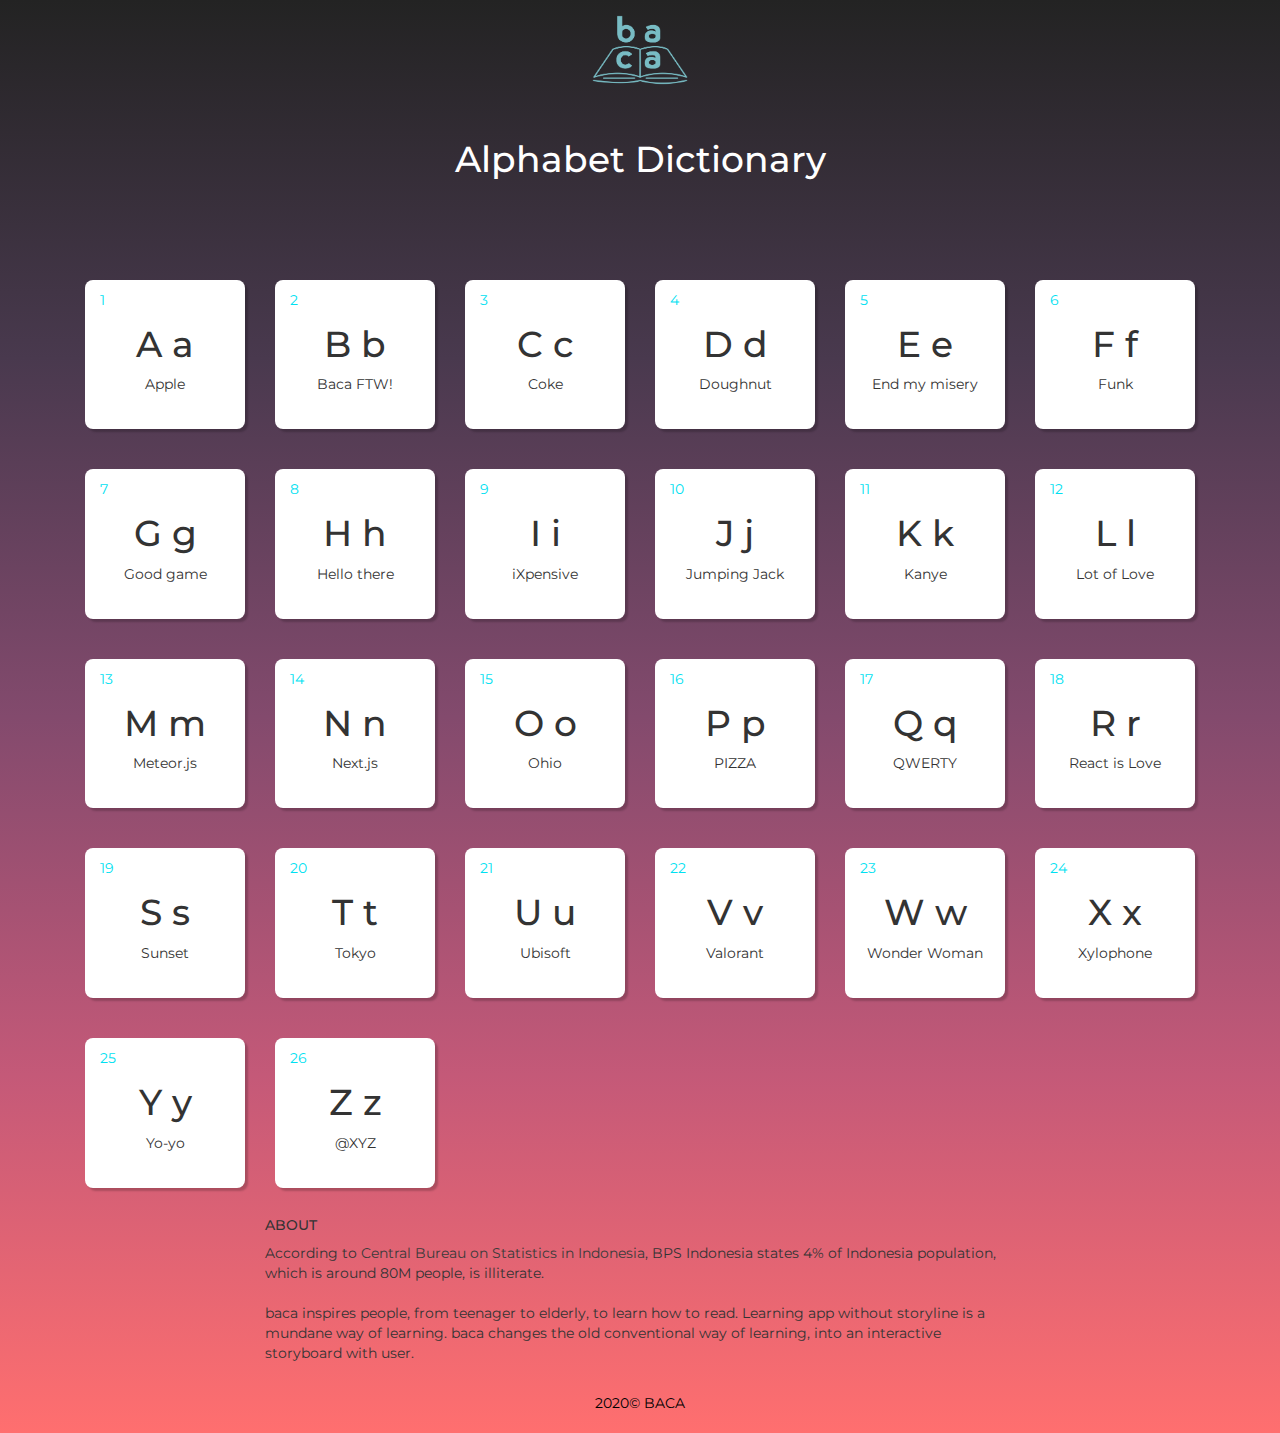
==== tk.html @ c70538e5 "update" ====
<!DOCTYPE html>
<html lang="en">
<head>
    <meta charset="UTF-8">
    <meta name="viewport" content="width=device-width, initial-scale=1.0">
    <title>TK</title>
    <link href="//netdna.bootstrapcdn.com/bootstrap/3.0.3/css/bootstrap.min.css" rel="stylesheet" id="bootstrap-css">
<script src="//netdna.bootstrapcdn.com/bootstrap/3.0.3/js/bootstrap.min.js"></script>
<script src="//cdnjs.cloudflare.com/ajax/libs/jquery/3.2.1/jquery.min.js"></script>
<!------ Include the above in your HEAD tag ---------->
    <link href="https://fonts.googleapis.com/css2?family=Montserrat:wght@100;300;400;500;700&display=swap" rel="stylesheet">

    <link rel="stylesheet" href="./tk.css">
    
</head>
<body>
    <p class="text-center"><img src="./images/LOGO.png" width="100px" alt="LOGO"></p>
<h1 class="text-center" style="margin-bottom: 80px;margin-top:40px;color:white;">Alphabet Dictionary</h1>
<div class="periodic-table">
	<div class="container">
        <div class="periodic-icons">
              
    		<div class="col-lg-2 col-md-3 col-sm-4 col-xs-6 item text-center">
    			<div class="periodic-element">
            		<h1 class="short-name">A a</h1>
            		<p class="name">Apple</p>
            		<span class="atomic-number">1</span>
               </div>
            </div>
            
            <div class="col-lg-2 col-md-3 col-sm-4 col-xs-6 item text-center">
    			<div class="periodic-element">
            		<h1 class="short-name">B b</h1>
            		<p class="name">Baca FTW!</p>
            		<span class="atomic-number">2</span>
                </div>
            </div>
            
            <div class="col-lg-2 col-md-3 col-sm-4 col-xs-6 item text-center">
    			<div class="periodic-element">
            		<h1 class="short-name">C c</h1>
            		<p class="name">Coke</p>
            		<span class="atomic-number">3</span>
                </div>
            </div>
            
            <div class="col-lg-2 col-md-3 col-sm-4 col-xs-6 item text-center">
    			<div class="periodic-element">
            		<h1 class="short-name">D d</h1>
            		<p class="name">Doughnut</p>
            		<span class="atomic-number">4</span>
               </div>
            </div>
            
            <div class="col-lg-2 col-md-3 col-sm-4 col-xs-6 item text-center">
    			<div class="periodic-element">
            		<h1 class="short-name">E e</h1>
            		<p class="name">End my misery</p>
            		<span class="atomic-number">5</span>
                </div>
            </div>
            
            <div class="col-lg-2 col-md-3 col-sm-4 col-xs-6 item text-center">
    			<div class="periodic-element">
            		<h1 class="short-name">F f</h1>
            		<p class="name">Funk</p>
            		<span class="atomic-number">6</span>
                </div>
            </div>
        
        	<div class="col-lg-2 col-md-3 col-sm-4 col-xs-6 item text-center">
    			<div class="periodic-element">
            		<h1 class="short-name">G g</h1>
            		<p class="name">Good game</p>
            		<span class="atomic-number">7</span>
               </div>
            </div>
            
            <div class="col-lg-2 col-md-3 col-sm-4 col-xs-6 item text-center">
    			<div class="periodic-element">
            		<h1 class="short-name">H h</h1>
            		<p class="name">Hello there</p>
            		<span class="atomic-number">8</span>
                </div>
            </div>
            
            <div class="col-lg-2 col-md-3 col-sm-4 col-xs-6 item text-center">
    			<div class="periodic-element">
            		<h1 class="short-name">I i</h1>
            		<p class="name">iXpensive</p>
            		<span class="atomic-number">9</span>
                </div>
            </div>
            
            <div class="col-lg-2 col-md-3 col-sm-4 col-xs-6 item text-center">
    			<div class="periodic-element">
            		<h1 class="short-name">J j</h1>
            		<p class="name">Jumping Jack</p>
            		<span class="atomic-number">10</span>
               </div>
            </div>
            
            <div class="col-lg-2 col-md-3 col-sm-4 col-xs-6 item text-center">
    			<div class="periodic-element">
            		<h1 class="short-name">K k</h1>
            		<p class="name">Kanye</p>
            		<span class="atomic-number">11</span>
                </div>
            </div>
            
            <div class="col-lg-2 col-md-3 col-sm-4 col-xs-6 item text-center">
    			<div class="periodic-element">
            		<h1 class="short-name">L l</h1>
            		<p class="name">Lot of Love</p>
            		<span class="atomic-number">12</span>
                </div>
            </div>
            <div class="col-lg-2 col-md-3 col-sm-4 col-xs-6 item text-center">
    			<div class="periodic-element">
            		<h1 class="short-name">M m</h1>
            		<p class="name">Meteor.js</p>
            		<span class="atomic-number">13</span>
                </div>
            </div>
            <div class="col-lg-2 col-md-3 col-sm-4 col-xs-6 item text-center">
    			<div class="periodic-element">
            		<h1 class="short-name">N n</h1>
            		<p class="name">Next.js</p>
            		<span class="atomic-number">14</span>
                </div>
            </div>
            <div class="col-lg-2 col-md-3 col-sm-4 col-xs-6 item text-center">
    			<div class="periodic-element">
            		<h1 class="short-name">O o</h1>
            		<p class="name">Ohio</p>
            		<span class="atomic-number">15</span>
                </div>
            </div>
            <div class="col-lg-2 col-md-3 col-sm-4 col-xs-6 item text-center">
    			<div class="periodic-element">
            		<h1 class="short-name">P p</h1>
            		<p class="name">PIZZA</p>
            		<span class="atomic-number">16</span>
                </div>
            </div>
            <div class="col-lg-2 col-md-3 col-sm-4 col-xs-6 item text-center">
    			<div class="periodic-element">
            		<h1 class="short-name">Q q</h1>
            		<p class="name">QWERTY</p>
            		<span class="atomic-number">17</span>
                </div>
            </div>
            <div class="col-lg-2 col-md-3 col-sm-4 col-xs-6 item text-center">
    			<div class="periodic-element">
            		<h1 class="short-name">R r</h1>
            		<p class="name">React is Love</p>
            		<span class="atomic-number">18</span>
                </div>
            </div>
            <div class="col-lg-2 col-md-3 col-sm-4 col-xs-6 item text-center">
    			<div class="periodic-element">
            		<h1 class="short-name">S s</h1>
            		<p class="name">Sunset</p>
            		<span class="atomic-number">19</span>
                </div>
            </div>
            <div class="col-lg-2 col-md-3 col-sm-4 col-xs-6 item text-center">
    			<div class="periodic-element">
            		<h1 class="short-name">T t</h1>
            		<p class="name">Tokyo</p>
            		<span class="atomic-number">20</span>
                </div>
            </div>
            <div class="col-lg-2 col-md-3 col-sm-4 col-xs-6 item text-center">
    			<div class="periodic-element">
            		<h1 class="short-name">U u</h1>
            		<p class="name">Ubisoft</p>
            		<span class="atomic-number">21</span>
                </div>
            </div>
            <div class="col-lg-2 col-md-3 col-sm-4 col-xs-6 item text-center">
    			<div class="periodic-element">
            		<h1 class="short-name">V v</h1>
            		<p class="name">Valorant</p>
            		<span class="atomic-number">22</span>
                </div>
            </div>
            <div class="col-lg-2 col-md-3 col-sm-4 col-xs-6 item text-center">
    			<div class="periodic-element">
            		<h1 class="short-name">W w</h1>
            		<p class="name">Wonder Woman</p>
            		<span class="atomic-number">23</span>
                </div>
            </div>
            <div class="col-lg-2 col-md-3 col-sm-4 col-xs-6 item text-center">
    			<div class="periodic-element">
            		<h1 class="short-name">X x</h1>
            		<p class="name">Xylophone</p>
            		<span class="atomic-number">24</span>
                </div>
            </div>
            <div class="col-lg-2 col-md-3 col-sm-4 col-xs-6 item text-center">
    			<div class="periodic-element">
            		<h1 class="short-name">Y y</h1>
            		<p class="name">Yo-yo</p>
            		<span class="atomic-number">25</span>
                </div>
            </div>
            <div class="col-lg-2 col-md-3 col-sm-4 col-xs-6 item text-center">
    			<div class="periodic-element">
            		<h1 class="short-name">Z z</h1>
            		<p class="name">@XYZ</p>
            		<span class="atomic-number">26</span>
                </div>
            </div>
		</div>
   </div>
</div>
<footer class="text-center">
    <div class="container pt-5 border-bottom">
      <div class="row">
          <div class="col-md-2"></div>
        <div class="col-md-8 col-sm-12 mb-3 text-left">
            <h5 class="mb-4 font-weight-bold text-uppercase">About</h5>
            <p class="mr-5 mt-5">
                According to <a style="color:rgb(58, 58, 58)" href="https://www.bps.go.id/linkTableDinamis/view/id/1056">Central Bureau on Statistics in Indonesia</a>, BPS Indonesia states 4% of Indonesia population, which is around 80M people, is illiterate.
                <br> <br>
baca inspires people, from teenager to elderly, to learn how to read. Learning app without storyline is a mundane way of learning. baca changes the old conventional way of learning, into an interactive storyboard with user.
<br><br>

            </p>
        </div>
        <div class="col-md-2"></div>
  
        </div>
          <div class="col-md-12">
            <div class="py-4 d-flex justify-content-center align-items-center">
              <a class="text-center" style="color:black;">2020&copy; BACA</a>
              <br>
              <br>
            </div>
          </div>
      </div>
    </div>
  </footer>
</body>
</html>
---- tk.css ----
.periodic-icons>div{
    margin:20px 0px;
}
h1{
    font-family: 'Montserrat', sans-serif;
}
body {
    font-family: 'Montserrat', sans-serif;
    background-image: linear-gradient(to bottom, #232323, #49394e, #834a6d, #c45978, #ff6f6f);
    cursor: default;
}
.periodic-element{
    background:#FFF;
	border-radius:8px;
    box-shadow: 3px 3px 2px rgba(0, 0, 0, 0.2); 
    padding:25px 0px;
}

.periodic-element:hover{
    background: #1fa2ff; 
    background: -webkit-linear-gradient(to right, #1fa2ff, #12d8fa, #a6ffcb); 
    background: linear-gradient(to right, #1fa2ff, #12d8fa, #a6ffcb);
    color:#FFF;
}

.periodic-element:hover h1, 
.periodic-element:hover span{
   color:#FFF;
   font-weight:600;
}

.atomic-number {
  position: absolute;
  top: 10px;
  left: 30px;
  font-size: 14px;
  color: #00e1f1;
}
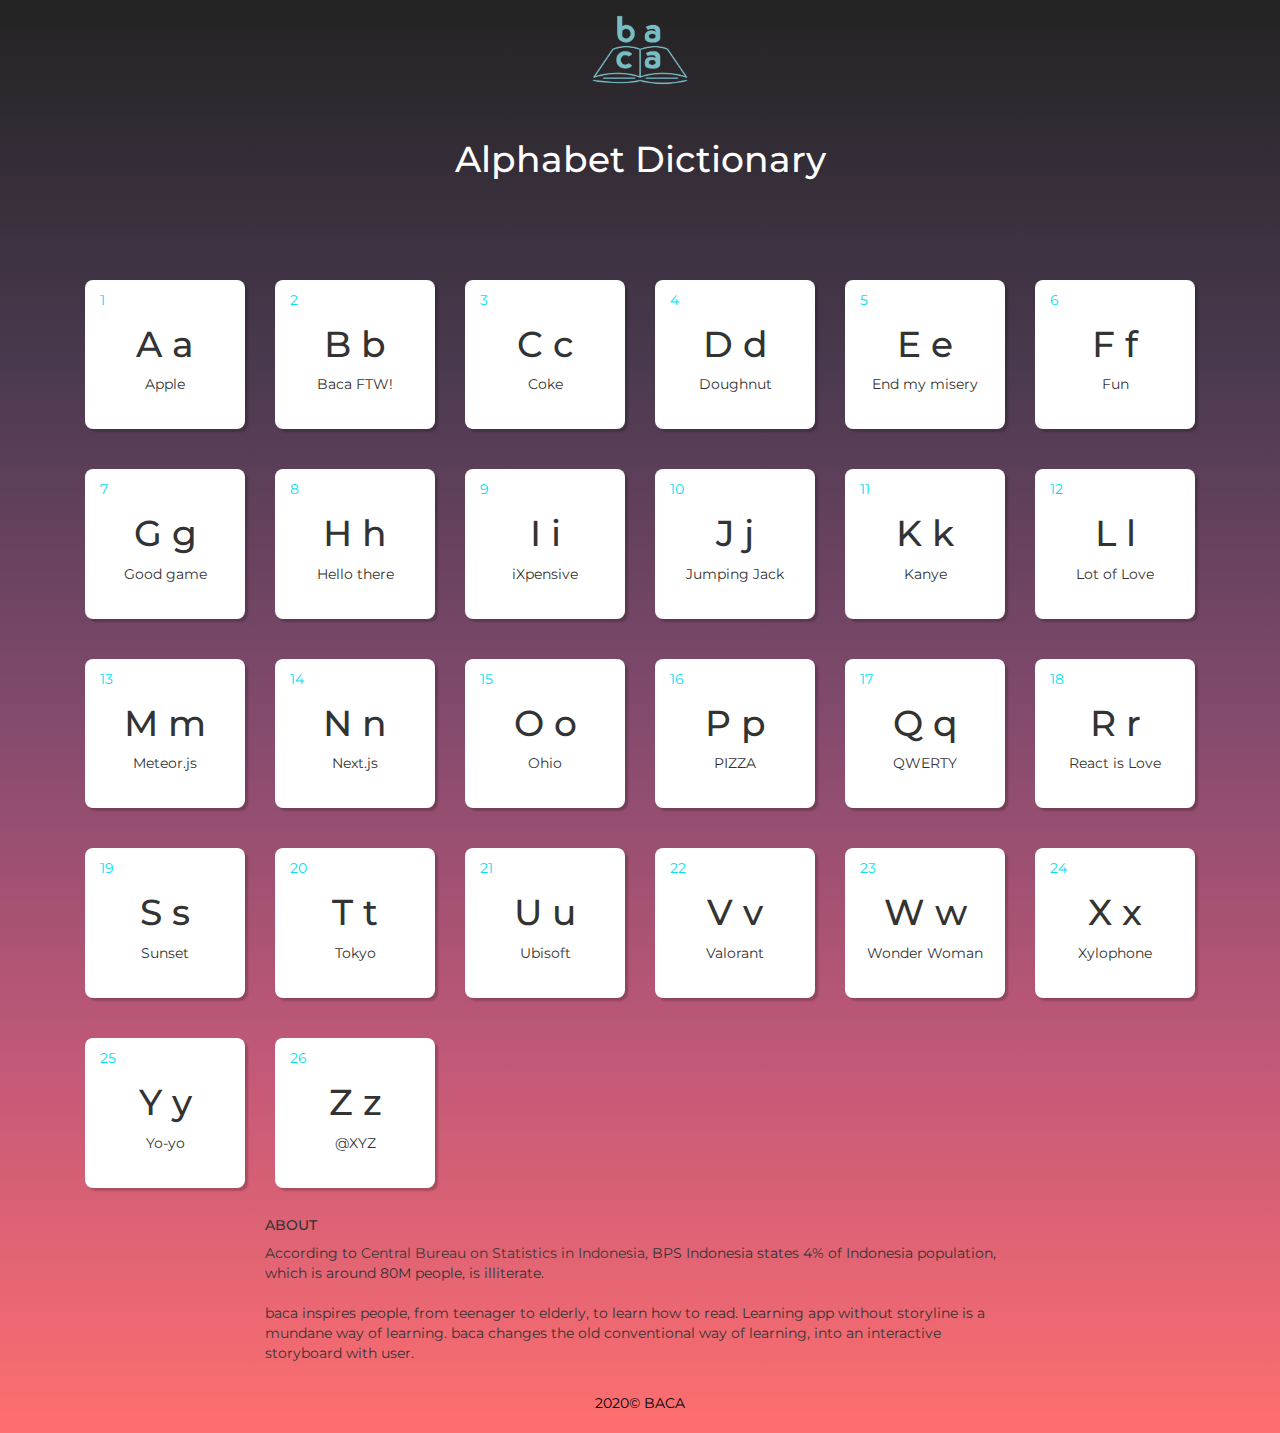
==== commit f84c1b39: "xd" ====
--- a/tk.html
+++ b/tk.html
@@ -63,7 +63,7 @@
             <div class="col-lg-2 col-md-3 col-sm-4 col-xs-6 item text-center">
     			<div class="periodic-element">
             		<h1 class="short-name">F f</h1>
-            		<p class="name">Funk</p>
+            		<p class="name">Fun</p>
             		<span class="atomic-number">6</span>
                 </div>
             </div>
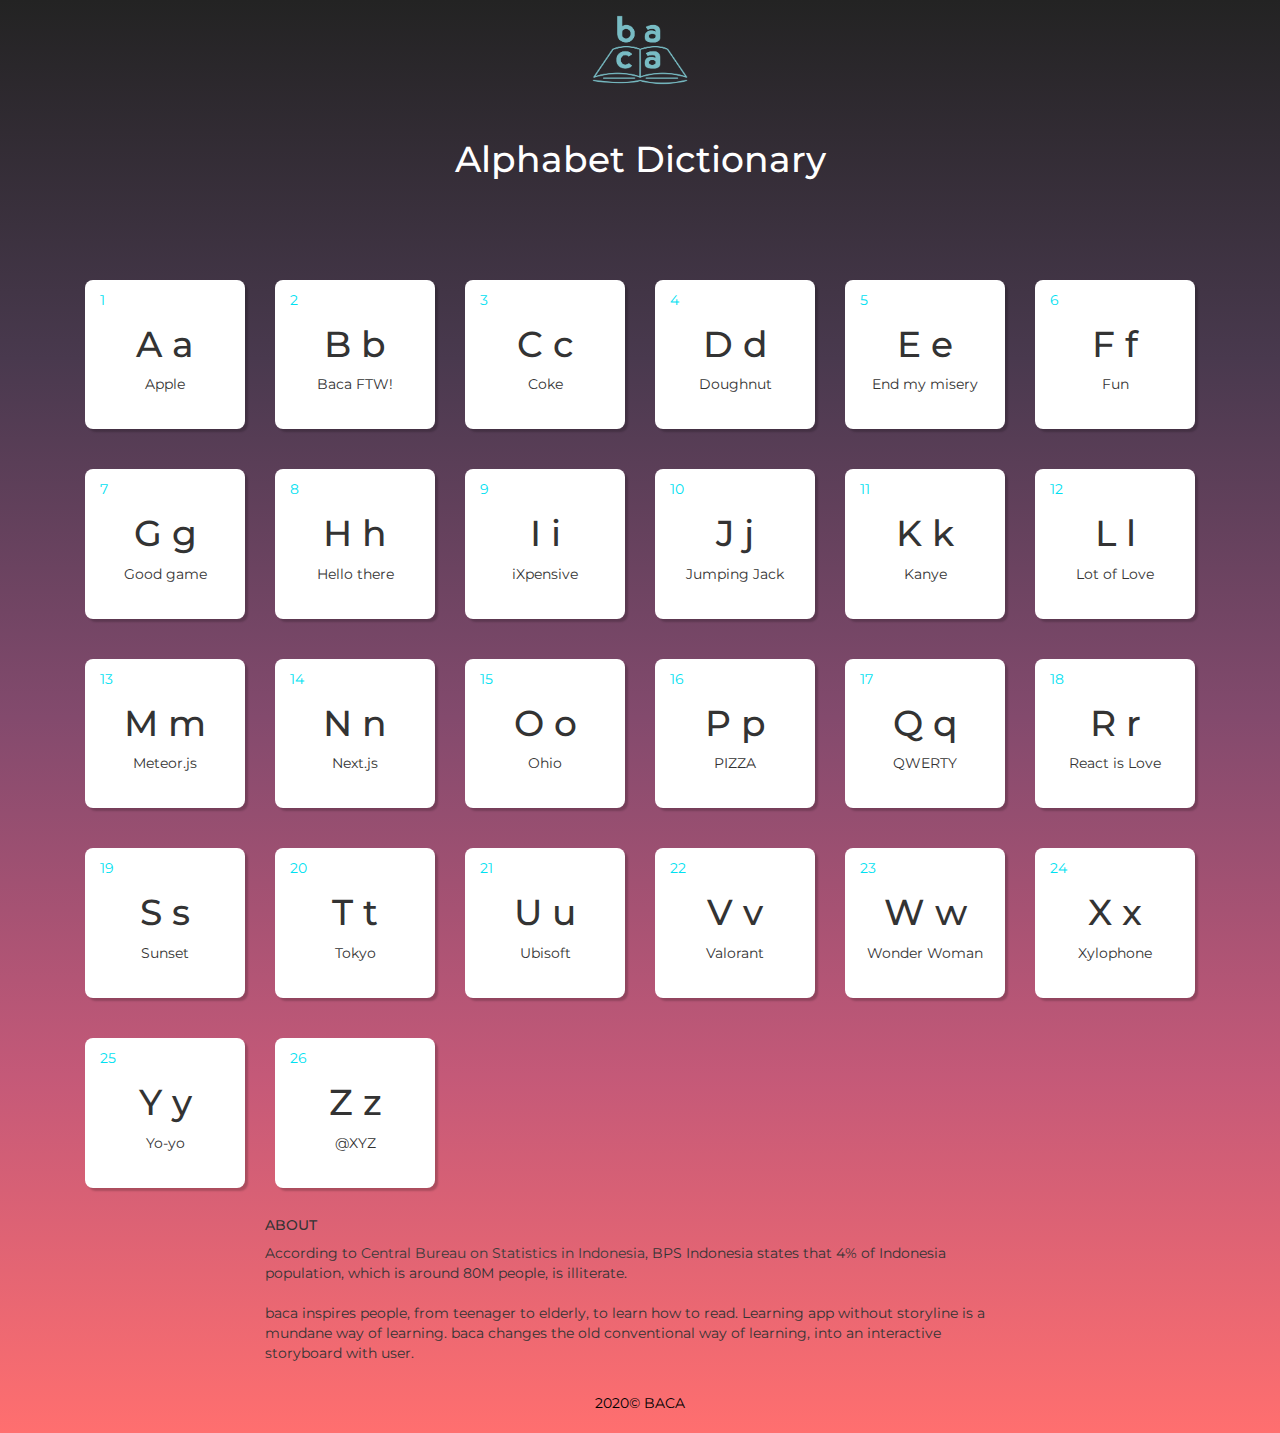
==== commit 752304b8: "ulala" ====
--- a/tk.html
+++ b/tk.html
@@ -223,7 +223,7 @@
         <div class="col-md-8 col-sm-12 mb-3 text-left">
             <h5 class="mb-4 font-weight-bold text-uppercase">About</h5>
             <p class="mr-5 mt-5">
-                According to <a style="color:rgb(58, 58, 58)" href="https://www.bps.go.id/linkTableDinamis/view/id/1056">Central Bureau on Statistics in Indonesia</a>, BPS Indonesia states 4% of Indonesia population, which is around 80M people, is illiterate.
+                According to <a style="color:rgb(58, 58, 58)" href="https://www.bps.go.id/linkTableDinamis/view/id/1056">Central Bureau on Statistics in Indonesia</a>, BPS Indonesia states that 4% of Indonesia population, which is around 80M people, is illiterate.
                 <br> <br>
 baca inspires people, from teenager to elderly, to learn how to read. Learning app without storyline is a mundane way of learning. baca changes the old conventional way of learning, into an interactive storyboard with user.
 <br><br>
